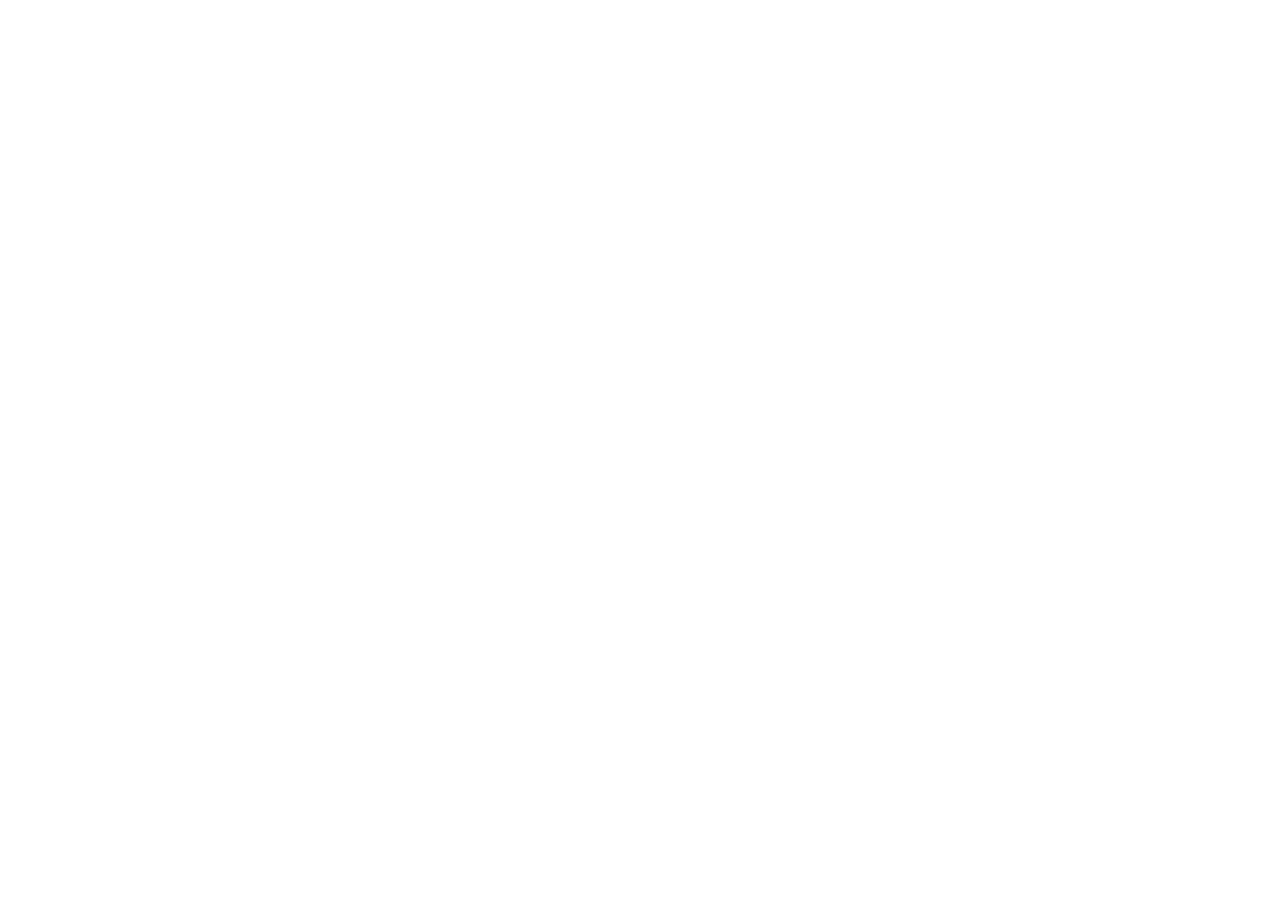
==== index.html @ cfab09b5 "first commit" ====
<!DOCTYPE html>
<html lang="ru">

<head>
  <meta charset="UTF-8">
  <meta http-equiv="X-UA-Compatible" content="IE=edge">
  <meta name="viewport" content="width=device-width, initial-scale=1.0">
  <link rel="stylesheet" href="/style.css">
  <title>Главная</title>
</head>

<body>

</body>

</html>
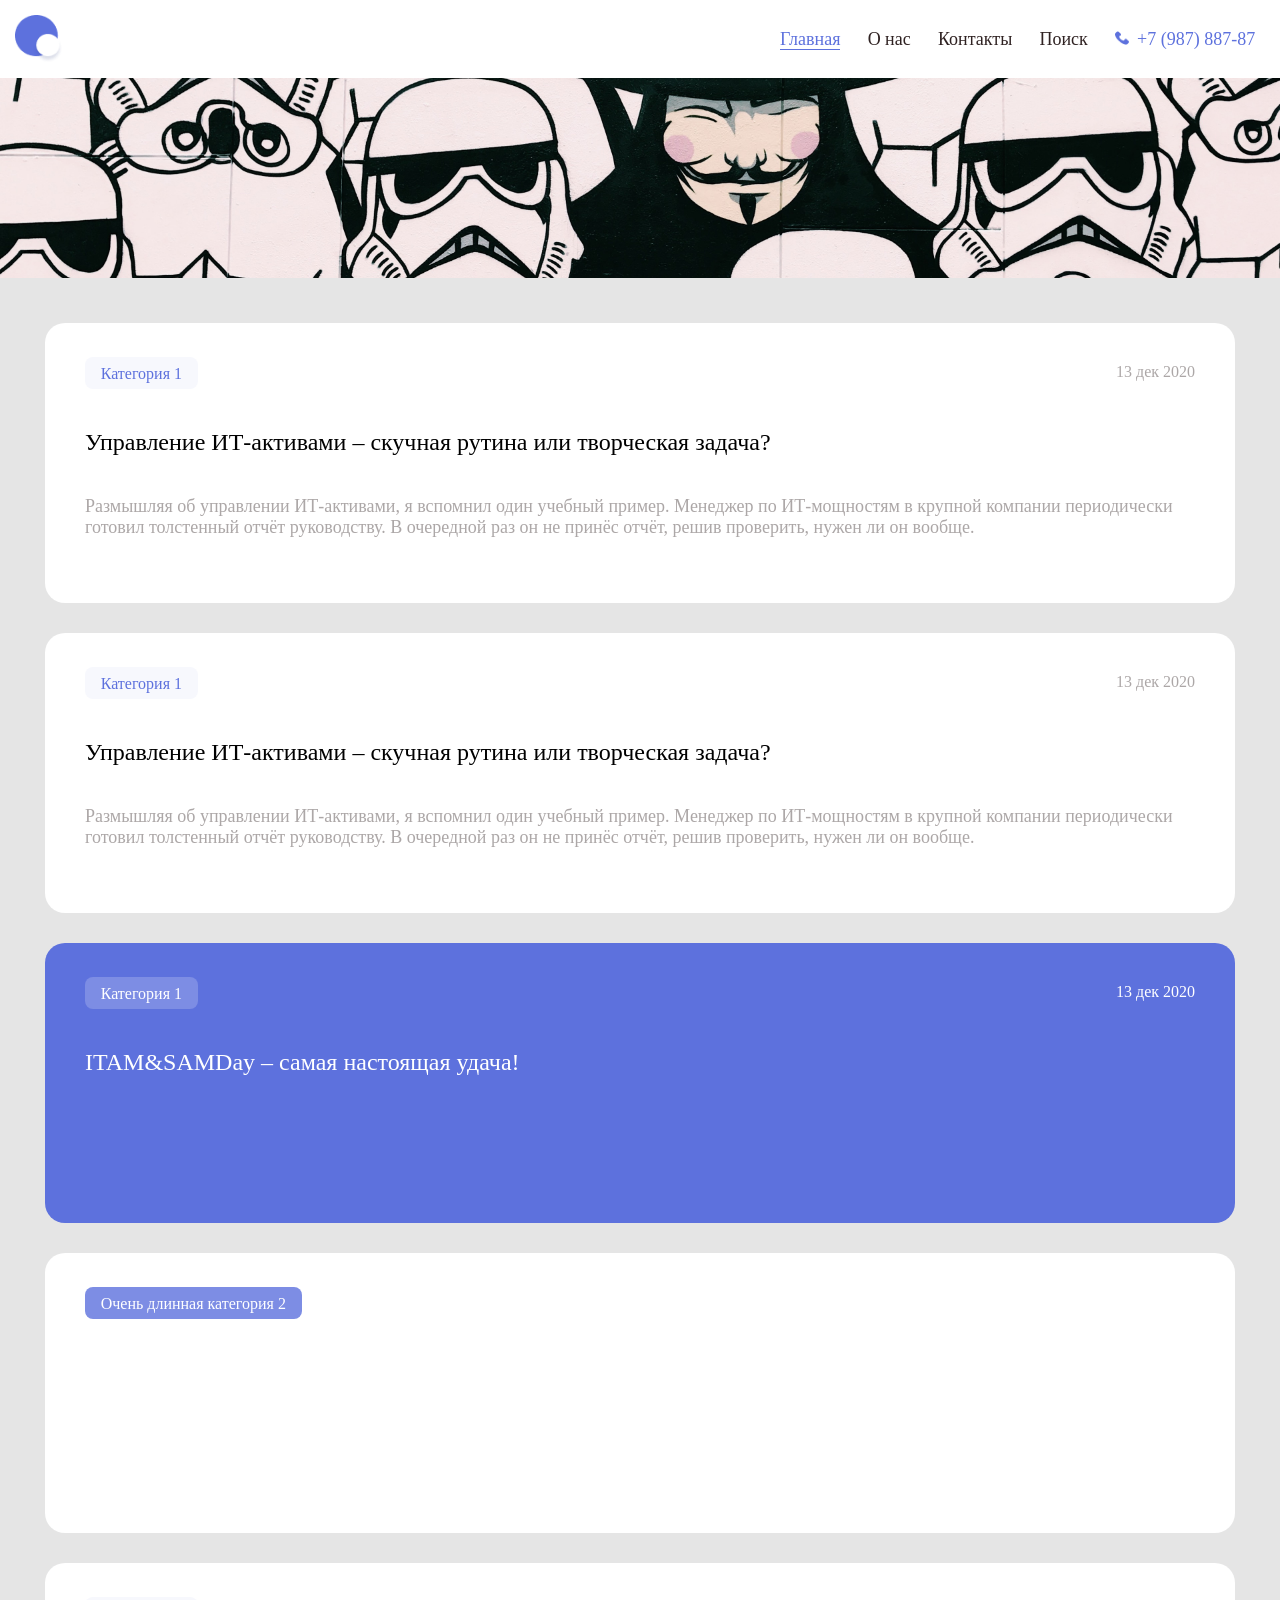
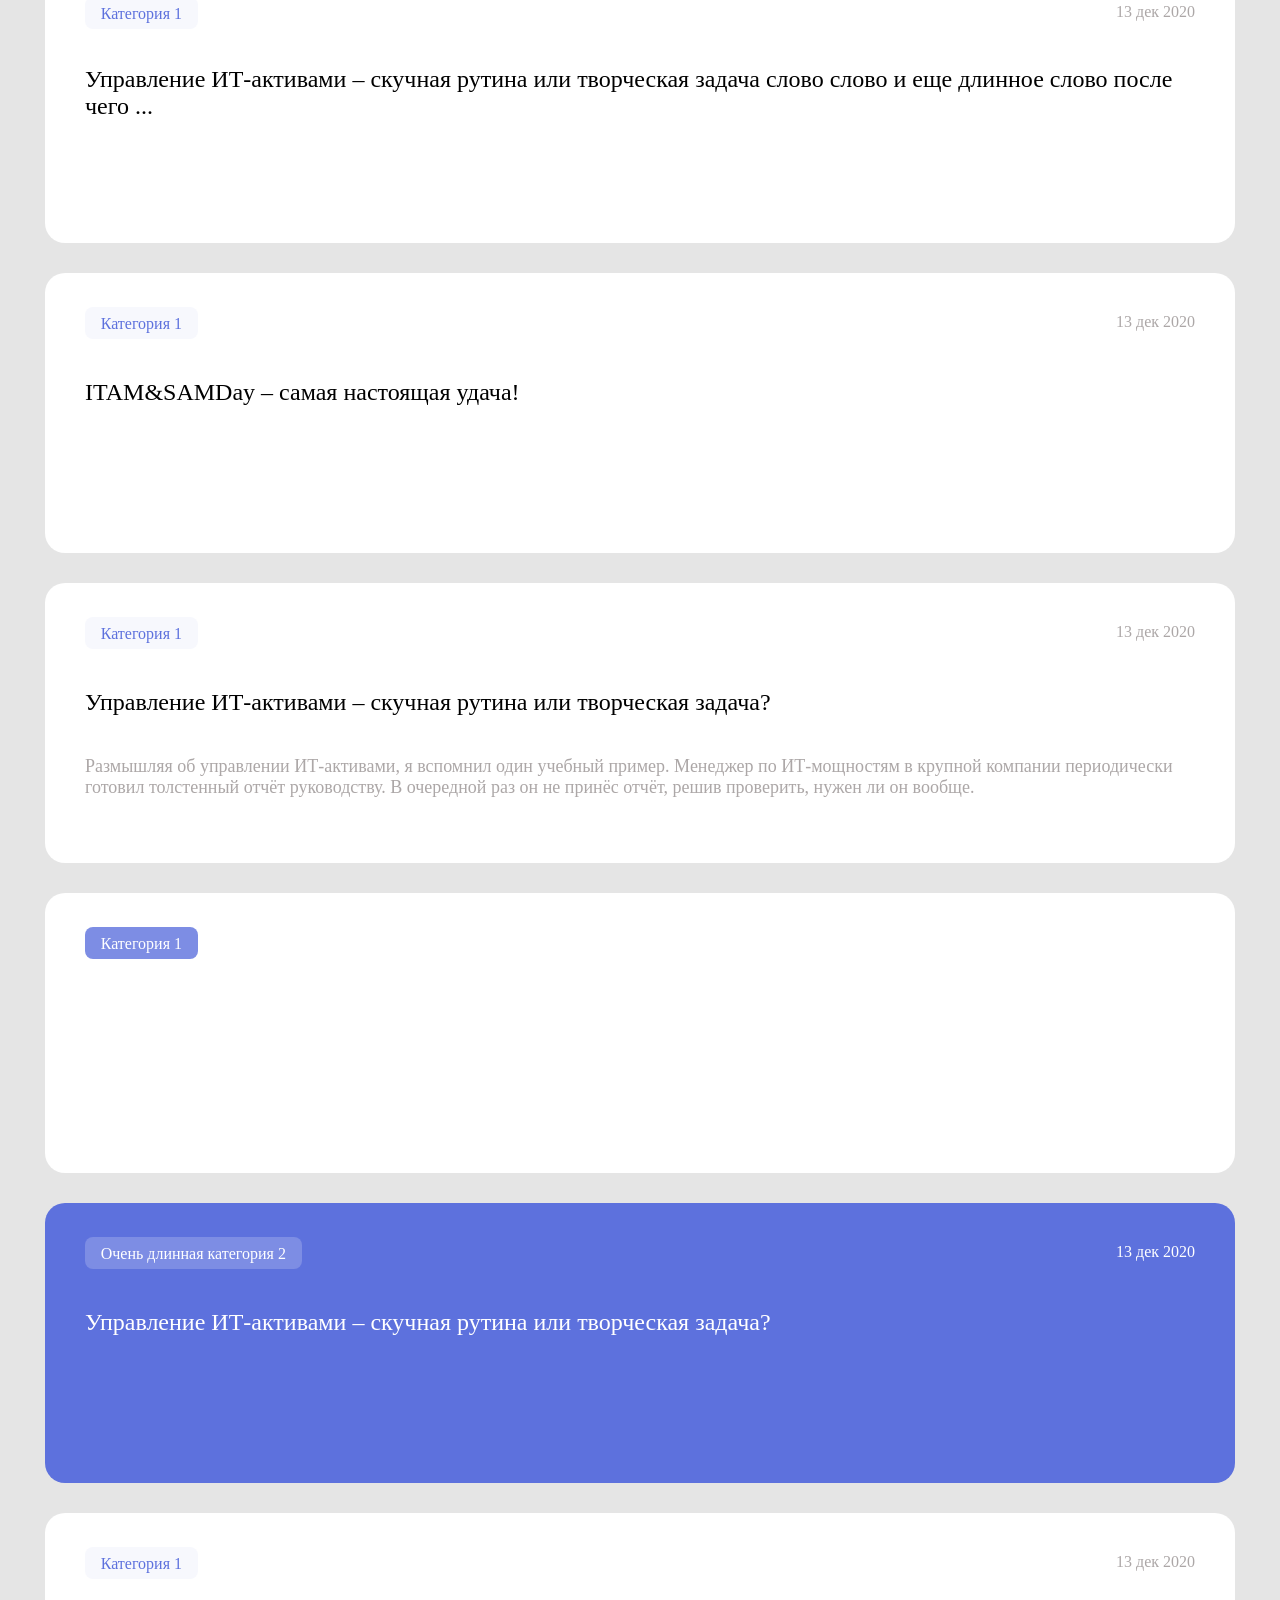
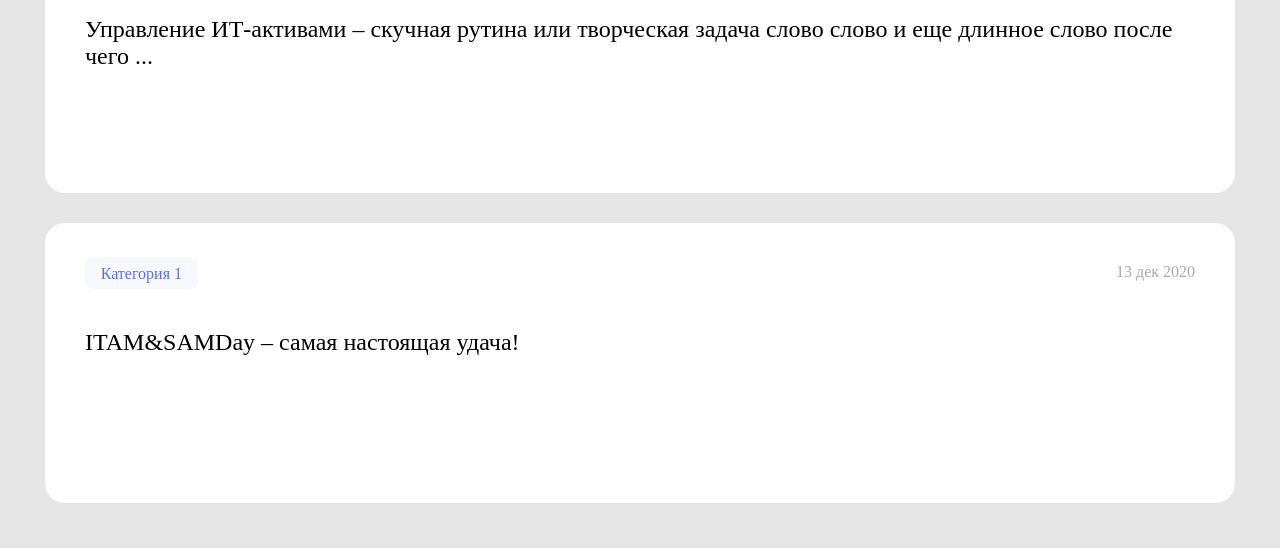
==== commit 36ddc7e0: "Header done" ====
--- a/index.html
+++ b/index.html
@@ -5,12 +5,117 @@
   <meta charset="UTF-8">
   <meta http-equiv="X-UA-Compatible" content="IE=edge">
   <meta name="viewport" content="width=device-width, initial-scale=1.0">
-  <link rel="stylesheet" href="/style.css">
+  <link rel="stylesheet" href="source/style.css">
   <title>Главная</title>
 </head>
 
 <body>
-
+  <div class="wrapper">
+    <header class="header">
+      <a href="#" class="header__logo">
+        <img src="/img/header/logo.png" alt="header__ logo">
+      </a>
+      <nav class="header__menu menu">
+        <ul class="menu__list">
+          <li class="menu__item"><a href="#" class="menu__link menu__link--active">Главная</a></li>
+          <li class="menu__item"><a href="#" class="menu__link">О нас</a></li>
+          <li class="menu__item"><a href="#" class="menu__link">Контакты</a></li>
+          <li class="menu__item"><a href="#" class="menu__link">Поиск</a></li>
+        </ul>
+      </nav>
+      <div class="header__phone phone">
+        <a href="#" class="phone__link"><img src="/img/header/phone.png" alt="header__phone">+7 (987) 887-87</a>
+      </div>
+      <div class="header__menu-burger">
+        <span></span>
+        <span></span>
+        <span></span>
+      </div>
+    </header>
+    <section class="wallpaper">
+      <div class="wallpaper__img" style="background-image: url(/img/wallpaper.jpg)"></div>
+    </section>
+    <main class="main">
+      <div class="main__content">
+        <section class="block-category">
+          <div class="block-category__headline"><a href="#" class="block-category__link">Категория 1</a></div>
+          <h2 class="block-category__title">Управление ИТ-активами – скучная рутина или творческая задача?</h2>
+          <p class="block-category__text">
+            Размышляя об управлении ИТ-активами, я вспомнил один учебный пример. Менеджер по
+            ИТ-мощностям в крупной компании периодически готовил толстенный отчёт руководству. В очередной раз он не
+            принёс отчёт, решив проверить, нужен ли он вообще.
+          </p>
+          <div class="block-category__time">13 дек 2020 </div>
+        </section>
+        <section class="block-category">
+          <div class="block-category__headline"><a href="#" class="block-category__link">Категория 1</a></div>
+          <h2 class="block-category__title">Управление ИТ-активами – скучная рутина или творческая задача?</h2>
+          <p class="block-category__text">
+            Размышляя об управлении ИТ-активами, я вспомнил один учебный пример. Менеджер по
+            ИТ-мощностям в крупной компании периодически готовил толстенный отчёт руководству. В очередной раз он не
+            принёс отчёт, решив проверить, нужен ли он вообще.
+          </p>
+          <div class="block-category__time">13 дек 2020 </div>
+        </section>
+        <section class="block-category block-category--small">
+          <div class="block-category__headline"><a href="#" class="block-category__link">Категория 1</a></div>
+          <h2 class="block-category__title">ITAM&SAMDay – самая настоящая удача!</h2>
+          <div class="block-category__time">13 дек 2020 </div>
+        </section>
+        <section class="block-category block-category--small">
+          <div class="block-category__headline"><a href="#" class="block-category__link">Очень длинная категория 2</a>
+          </div>
+          <h2 class="block-category__title">Управление ИТ-активами – скучная рутина или творческая задача?</h2>
+          <div class="block-category__time">13 дек 2020 </div>
+        </section>
+        <section class="block-category">
+          <div class="block-category__headline"><a href="#" class="block-category__link">Категория 1</a></div>
+          <h2 class="block-category__title">Управление ИТ-активами – скучная рутина или творческая задача слово слово и
+            еще длинное слово после чего ...</h2>
+          <div class="block-category__time">13 дек 2020 </div>
+        </section>
+        <section class="block-category">
+          <div class="block-category__headline"><a href="#" class="block-category__link">Категория 1</a></div>
+          <h2 class="block-category__title">ITAM&SAMDay – самая настоящая удача!</h2>
+          <div class="block-category__time">13 дек 2020 </div>
+        </section>
+        <section class="block-category">
+          <div class="block-category__headline"><a href="#" class="block-category__link">Категория 1</a></div>
+          <h2 class="block-category__title">Управление ИТ-активами – скучная рутина или творческая задача?</h2>
+          <p class="block-category__text">
+            Размышляя об управлении ИТ-активами, я вспомнил один учебный пример. Менеджер по
+            ИТ-мощностям в крупной компании периодически готовил толстенный отчёт руководству. В очередной раз он не
+            принёс отчёт, решив проверить, нужен ли он вообще.
+          </p>
+          <div class="block-category__time">13 дек 2020 </div>
+        </section>
+        <section class="block-category block-category--small">
+          <div class="block-category__headline"><a href="#" class="block-category__link">Категория 1</a></div>
+          <h2 class="block-category__title">ITAM&SAMDay – самая настоящая удача!</h2>
+          <div class="block-category__time">13 дек 2020 </div>
+        </section>
+        <section class="block-category block-category--small">
+          <div class="block-category__headline"><a href="#" class="block-category__link">Очень длинная категория 2</a>
+          </div>
+          <h2 class="block-category__title">Управление ИТ-активами – скучная рутина или творческая задача?</h2>
+          <div class="block-category__time">13 дек 2020 </div>
+        </section>
+        <section class="block-category">
+          <div class="block-category__headline"><a href="#" class="block-category__link">Категория 1</a></div>
+          <h2 class="block-category__title">Управление ИТ-активами – скучная рутина или творческая задача слово слово и
+            еще длинное слово после чего ...</h2>
+          <div class="block-category__time">13 дек 2020 </div>
+        </section>
+        <section class="block-category">
+          <div class="block-category__headline"><a href="#" class="block-category__link">Категория 1</a></div>
+          <h2 class="block-category__title">ITAM&SAMDay – самая настоящая удача!</h2>
+          <div class="block-category__time">13 дек 2020 </div>
+        </section>
+      </div>
+      <aside class="sidebar"></aside>
+    </main>
+    <footer class="footer"></footer>
+  </div>
 </body>
 
 </html>
--- a/source/style.css
+++ b/source/style.css
@@ -0,0 +1,192 @@
+@font-face {
+  font-family: 'Futura PT Heavy';
+  src: url('FuturaPT-Heavy.eot');
+  src: url('FuturaPT-Heavy.eot?#iefix') format('embedded-opentype'),
+  url('FuturaPT-Heavy.woff') format('woff'),
+  url('FuturaPT-Heavy.ttf') format('truetype');
+  font-weight: normal;
+  font-style: normal;
+}
+@font-face {
+  font-family: 'Futura PT Medium';
+  src: url('FuturaPT-Medium.eot');
+  src: url('FuturaPT-Medium.eot?#iefix') format('embedded-opentype'),
+  url('FuturaPT-Medium.woff') format('woff'),
+  url('FuturaPT-Medium.ttf') format('truetype');
+  font-weight: normal;
+  font-style: normal;
+}
+@font-face {
+  font-family: 'Futura PT Book';
+  src: url('FuturaPT-Book.eot');
+  src: url('FuturaPT-Book.eot?#iefix') format('embedded-opentype'),
+  url('FuturaPT-Book.woff') format('woff'),
+  url('FuturaPT-Book.ttf') format('truetype');
+  font-weight: normal;
+  font-style: normal;
+}
+
+*, *:before, *:after {
+  box-sizing: border-box;
+  border: 0;
+  margin: 0;
+  padding: 0;
+}
+body {
+  height: 100vh;
+  font-family: 'Futura PT Book';
+  font-size: 18px;
+}
+/**==============================================================> WRAPPER <========================*/
+.wrapper {
+  /*1400px container*/
+  grid-template-areas: 
+    "header header header"
+    "wallpaper wallpaper wallpaper"
+    "content widget sidebar"
+    "widget content sidebar"
+    "content widget sidebar"
+    "widget content sidebar"
+    "footer footer footer";
+}
+/**===============================================================> HEADER <========================*/
+.header {
+  grid-area: header;
+  display: grid;
+  grid-template-rows: 1fr;
+  grid-template-columns: 1fr minmax(auto, 870px) minmax(auto, 335px) minmax(auto, 150px ) 1fr;
+  align-items: center;
+  padding: 15px;
+}
+.header__logo {
+  grid-column-start: 2;
+  grid-column-end: 3;
+  display: inline-grid; 
+  justify-items: start;
+  width: 48px;
+  height: 48px;
+}
+.header__logo img {
+  width: 48px;
+  height: 48px;
+}
+/* .header__menu {
+} */
+/* .menu {
+} */
+.menu__list {
+  display: grid;
+  grid-auto-flow: column;
+}
+.menu__item {
+  list-style-type: none;
+}
+.menu__link {
+  text-decoration: none;
+  color: #2F2222;
+  transition: all .3s ease;
+  font-family: 'Futura PT';
+}
+.menu__link--active {
+  color: #5D71DD;
+  border-bottom: 1px solid #5D71DD;
+}
+.menu__link:hover {
+  color: #5D71DD;
+  border-bottom: 1px solid #5D71DD;
+}
+/* .header__phone {
+} */
+.phone__link {
+  text-decoration: none;
+  color: #5D71DD;
+  font-family: 'Futura PT Medium';
+}
+.phone__link:hover {
+  border-bottom: 1px solid #5D71DD;
+}
+.phone__link img {
+  width: 14px;
+  height: 14px;
+  margin: 0 8px 0 0;
+}
+/* .header__menu-burger {
+} */
+/**=================================================================> WALL <========================*/
+/* .wallpaper {
+} */
+.wallpaper__img {
+  background-repeat: no-repeat;
+  background-size: cover;
+  background-position: center;
+  padding: 0 0 15.6% 0;
+}
+/**=================================================================> MAIN <========================*/
+.main {
+  background-color: #E5E5E5;
+  padding: 15px;
+}
+.main__content { 
+}
+.block-category {
+  background-color: #fff;
+  display: grid;
+  grid-template-rows: repeat(3, 1fr);
+  grid-template-columns: 1fr 1fr;
+  padding: 40px 40px;
+
+  border-radius: 20px;
+  margin: 30px;
+  height: 280px;
+}
+.block-category__headline { 
+  order: 0;
+  margin: 0 0 30px 0;
+}
+.block-category__link {
+  font-size: 16px;
+  font-family: 'Futura PT';
+  color: #5D71DD;
+  padding: 7.5px 15.7px ; 
+  background: #f7f8fd;
+  border-radius: 8px;
+  text-decoration: none;
+}
+.block-category__title {
+  font-family: 'Futura PT Medium';
+  font-weight: 450;
+  font-size: 24px;
+  order: 2;
+  grid-column-start: 1;
+  grid-column-end: span2;
+  margin: 0 0 20px 0;
+}
+.block-category__text {
+  font-family: 'Futura PT';
+  color: rgba(47, 34, 34, 0.4);
+  order: 3;
+  grid-column-start: 1;
+  grid-column-end: span2;
+}
+.block-category__time {
+  font-family: 'Futura PT';
+  font-size: 16px;
+  color: rgba(47, 34, 34, 0.4);
+  order: 1;
+  justify-self: end;
+}
+.block-category--small {
+  color: #fff;
+}
+.block-category--small .block-category__time {
+  color: #fff;
+}
+.block-category--small .block-category__link {
+  color: #fff;
+  background: #7D8DE4;
+}
+.block-category--small:nth-child(2n + 1) {
+  background-color: #5D71DD;
+}
+.sidebar {
+}
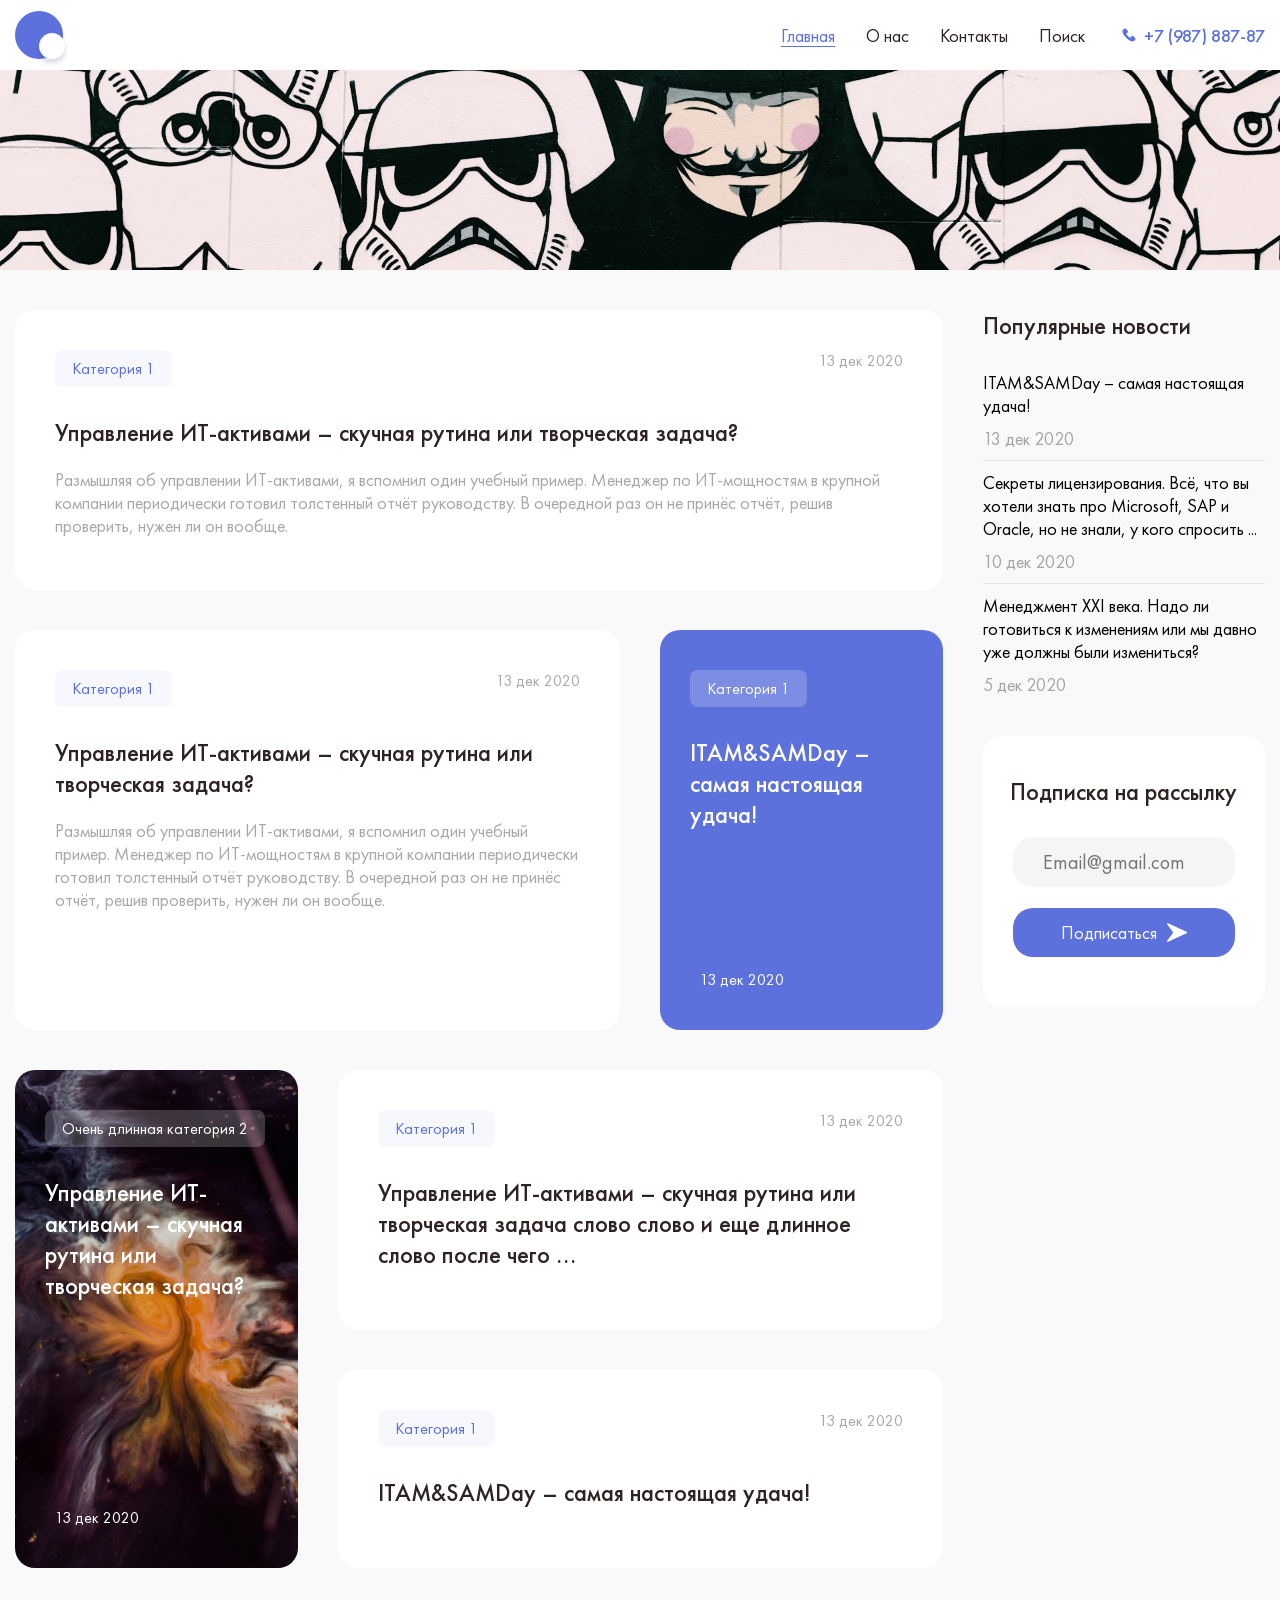
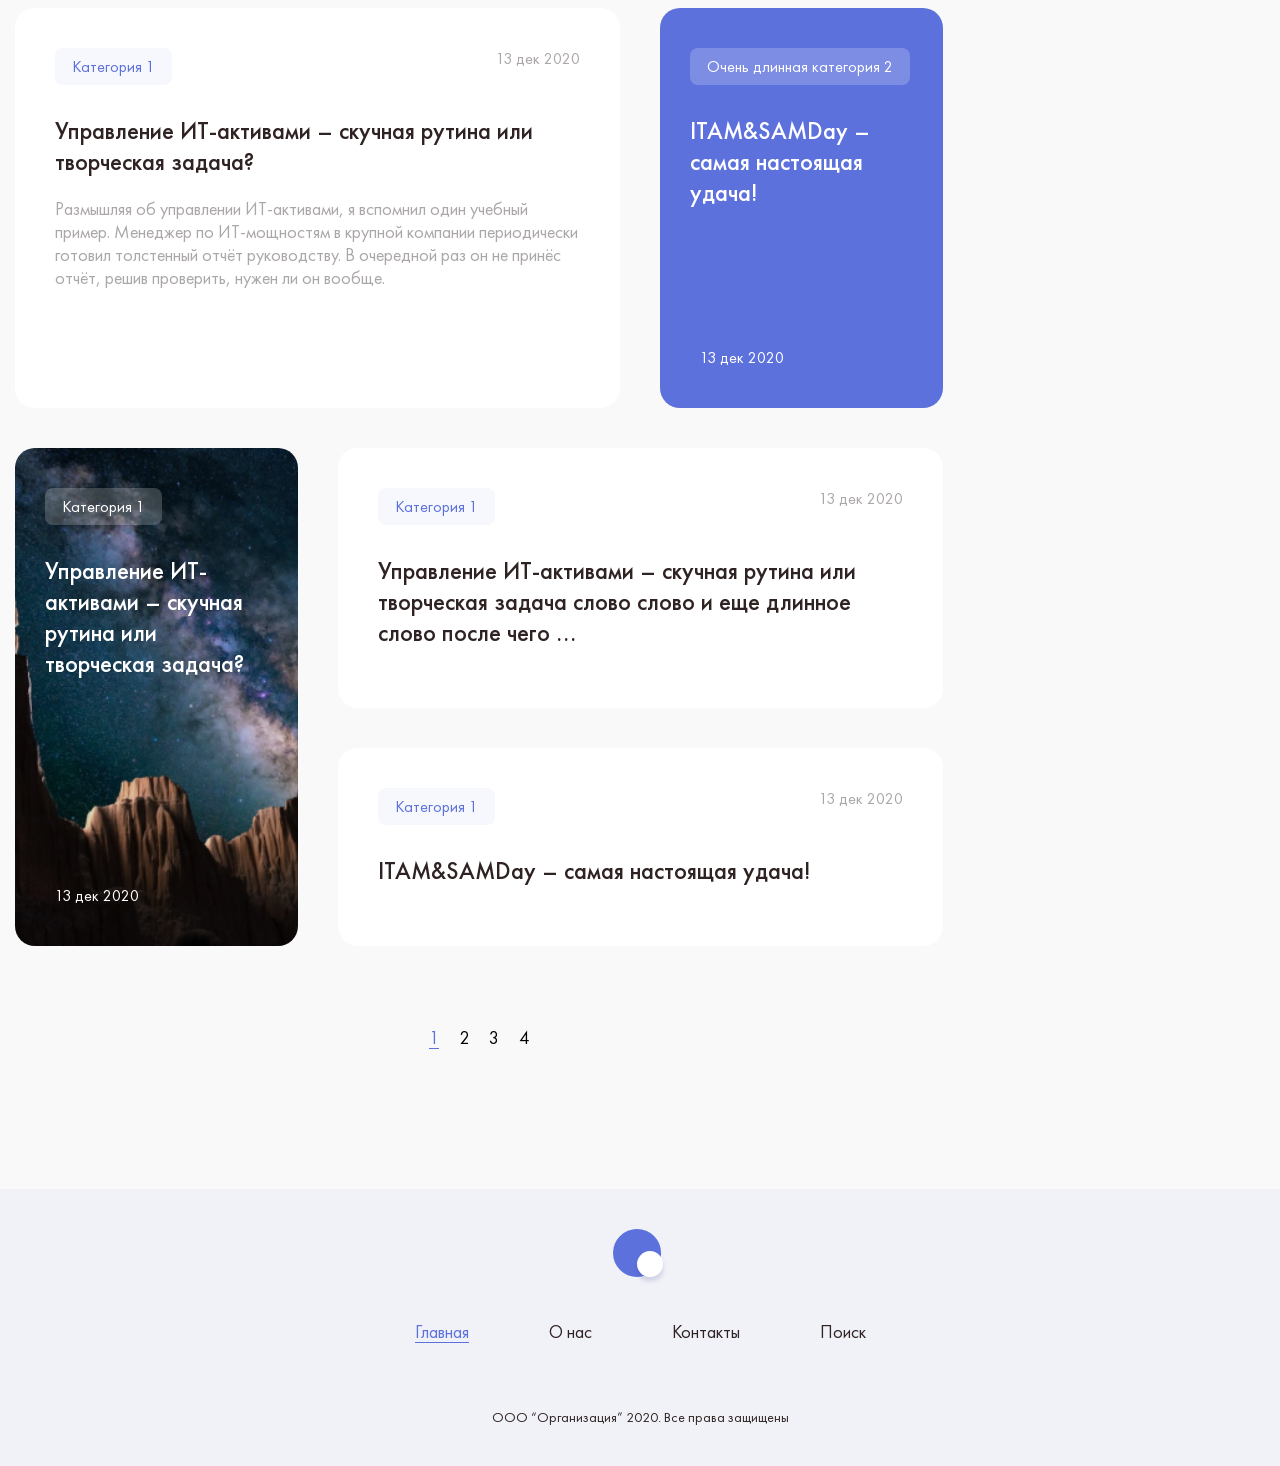
==== commit 0a854cca: "main page ready" ====
--- a/index.html
+++ b/index.html
@@ -5,117 +5,201 @@
   <meta charset="UTF-8">
   <meta http-equiv="X-UA-Compatible" content="IE=edge">
   <meta name="viewport" content="width=device-width, initial-scale=1.0">
-  <link rel="stylesheet" href="source/style.css">
+  <link rel="stylesheet" href="css/style.css">
   <title>Главная</title>
 </head>
 
 <body>
-  <div class="wrapper">
-    <header class="header">
-      <a href="#" class="header__logo">
-        <img src="/img/header/logo.png" alt="header__ logo">
-      </a>
-      <nav class="header__menu menu">
-        <ul class="menu__list">
-          <li class="menu__item"><a href="#" class="menu__link menu__link--active">Главная</a></li>
-          <li class="menu__item"><a href="#" class="menu__link">О нас</a></li>
-          <li class="menu__item"><a href="#" class="menu__link">Контакты</a></li>
-          <li class="menu__item"><a href="#" class="menu__link">Поиск</a></li>
+  <header class="header">
+    <div class="container">
+      <div class="header__grid">
+        <a href="#" class="header__logo">
+          <img src="/img/header/logo.svg" alt="">
+        </a>
+        <nav class="header__menu menu">
+          <ul class="menu__list">
+            <li class="menu__item"><a href="#" class="menu__link menu__link--active">Главная</a></li>
+            <li class="menu__item"><a href="#" class="menu__link">О нас</a></li>
+            <li class="menu__item"><a href="#" class="menu__link">Контакты</a></li>
+            <li class="menu__item"><a href="#" class="menu__link">Поиск</a></li>
+          </ul>
+        </nav>
+        <div class="header__phone phone">
+          <a href="#" class="phone__link"><img src="/img/header/phone.svg" alt="">+7 (987) 887-87</a>
+        </div>
+        <div class="header__menu-burger">
+          <span></span>
+          <span></span>
+          <span></span>
+        </div>
+      </div>
+    </div>
+  </header>
+  <main class="main">
+    <div class="banner" style="background-image: url(/img/wallpaper.jpg)"></div>
+    <div class="container">
+      <section class="main__grid">
+        <ul class="main__content">
+          <li class="blog-post">
+            <a href="#" class="blog-post__category">Категория 1</a>
+            <h3 class="blog-post__title title-blog"><a href="#" class="blog-post__link">Управление ИТ-активами – скучная
+                рутина или творческая
+                задача?</a></h3>
+            <p class="blog-post__text">
+              Размышляя об управлении ИТ-активами, я вспомнил один учебный пример. Менеджер по
+              ИТ-мощностям в крупной компании периодически готовил толстенный отчёт руководству. В очередной раз он не
+              принёс отчёт, решив проверить, нужен ли он вообще.
+            </p>
+            <time class="blog-post__time">13 дек 2020 </time>
+          </li>
+          <li class="blog-post">
+            <a href="#" class="blog-post__category">Категория 1</a>
+            <h3 class="blog-post__title title-blog"><a href="#" class="blog-post__link">Управление ИТ-активами – скучная
+                рутина или
+                творческая задача?</a></h3>
+            <p class="blog-post__text">
+              Размышляя об управлении ИТ-активами, я вспомнил один учебный пример. Менеджер по
+              ИТ-мощностям в крупной компании периодически готовил толстенный отчёт руководству. В очередной раз он не
+              принёс отчёт, решив проверить, нужен ли он вообще.
+            </p>
+            <time class="blog-post__time">13 дек 2020 </time>
+          </li>
+          <li class="blog-post blog-post--small">
+            <a href="#" class="blog-post__category blog-post__category--t">Категория
+              1</a>
+            <h3 class="blog-post__title title-blog"><a href="#" class="blog-post__link">ITAM&SAMDay – самая настоящая
+                удача!</a></h3>
+            <time class="blog-post__time blog-post__time--bottom">13 дек 2020</time>
+          </li>
+          <li class="blog-post blog-post--small" style="background-image: url(/img/main/01.jpg)">
+            <a href="#" class="blog-post__category blog-post__category--t">Очень длинная категория 2</a>
+            <h3 class="blog-post__title title-blog"><a href="#" class="blog-post__link">Управление ИТ-активами – скучная
+                рутина или
+                творческая задача?</a></h3>
+            <time class="blog-post__time blog-post__time--bottom">13 дек 2020</time>
+          </li>
+          <li class="blog-post">
+            <a href="#" class="blog-post__category">Категория 1</a>
+            <h3 class="blog-post__title title-blog"><a href="#" class="blog-post__link">Управление ИТ-активами – скучная
+                рутина или
+                творческая задача слово
+                слово
+                и
+                еще длинное слово после чего ...</a></h3>
+            <time class="blog-post__time">13 дек 2020 </time>
+          </li>
+          <li class="blog-post">
+            <a href="#" class="blog-post__category">Категория 1</a>
+            <h3 class="blog-post__title title-blog"><a href="#" class="blog-post__link">ITAM&SAMDay – самая настоящая
+                удача!</a></h3>
+            <time class="blog-post__time">13 дек 2020 </time>
+          </li>
+          <li class="blog-post">
+            <a href="#" class="blog-post__category">Категория 1</a>
+            <h3 class="blog-post__title title-blog"><a href="#" class="blog-post__link">Управление ИТ-активами – скучная
+                рутина или
+                творческая задача?</a></h3>
+            <p class="blog-post__text">
+              Размышляя об управлении ИТ-активами, я вспомнил один учебный пример. Менеджер по
+              ИТ-мощностям в крупной компании периодически готовил толстенный отчёт руководству. В очередной раз он не
+              принёс отчёт, решив проверить, нужен ли он вообще.
+            </p>
+            <time class="blog-post__time">13 дек 2020 </time>
+          </li>
+          <li class="blog-post blog-post--small">
+            <a href="#" class="blog-post__category blog-post__category--t">Очень длинная категория 2</a>
+            <h3 class="blog-post__title title-blog"><a href="#" class="blog-post__link">ITAM&SAMDay – самая настоящая
+                удача!</a></h3>
+            <time class="blog-post__time blog-post__time--bottom">13 дек 2020</time>
+          </li>
+          <li class="blog-post blog-post--small" style="background-image: url(/img/main/02.jpg)">
+            <a href="#" class="blog-post__category blog-post__category--t">Категория
+              1</a>
+            <h3 class="blog-post__title title-blog"><a href="#" class="blog-post__link">Управление ИТ-активами – скучная
+                рутина или
+                творческая задача?</a></h3>
+            <time class="blog-post__time blog-post__time--bottom">13 дек 2020</time>
+          </li>
+          <li class="blog-post">
+            <a href="#" class="blog-post__category">Категория 1</a>
+            <h3 class="blog-post__title title-blog"><a href="#" class="blog-post__link">Управление ИТ-активами – скучная
+                рутина или
+                творческая задача слово
+                слово
+                и
+                еще длинное слово после чего ...</a></h3>
+            <time class="blog-post__time">13 дек 2020 </time>
+          </li>
+          <li class="blog-post">
+            <a href="#" class="blog-post__category">Категория 1</a>
+            <h3 class="blog-post__title title-blog"><a href="#" class="blog-post__link">ITAM&SAMDay – самая настоящая
+                удача!</a></h3>
+            <time class="blog-post__time">13 дек 2020 </time>
+          </li>
         </ul>
-      </nav>
-      <div class="header__phone phone">
-        <a href="#" class="phone__link"><img src="/img/header/phone.png" alt="header__phone">+7 (987) 887-87</a>
+        <ul class="main__pagination pagination">
+          <li class="pagination__item"><a href="#" class="pagination__link pagination__link--active">1</a></li>
+          <li class="pagination__item"><a href="#" class="pagination__link">2</a></li>
+          <li class="pagination__item"><a href="#" class="pagination__link">3</a></li>
+          <li class="pagination__item"><a href="#" class="pagination__link">4</a></li>
+        </ul>
+        <aside class="sidebar">
+          <section class="sidebar__news news">
+            <h3 class="news__title title-blog">Популярные новости</h3>
+            <ul class="news__column">
+              <li class="news__item">
+                <h3 class="news__article"><a href="#" class="blog-post__link">ITAM&SAMDay – самая настоящая удача!</a>
+                </h3>
+                <time class="news__time">13 дек 2020</time>
+              </li>
+              <li class="news__item">
+                <h3 class="news__article"><a href="#" class="blog-post__link">Секреты лицензирования. Всё, что вы хотели
+                    знать про Microsoft,
+                    SAP и Oracle,
+                    но
+                    не знали, у кого спросить ...</a></h3>
+                <time class="news__time">10 дек 2020</time>
+              </li>
+              <li class="news__item">
+                <h3 class="news__article"><a href="#" class="blog-post__link">Менеджмент XXI века. Надо ли готовиться к
+                    изменениям или мы давно
+                    уже должны
+                    были
+                    измениться?</a></h3>
+                <time class="news__time">5 дек 2020</time>
+              </li>
+            </ul>
+          </section>
+          <section class="sidebar__email-subscribe email-subscribe">
+            <h3 class="email-subscribe__title title-blog">Подписка на рассылку</h3>
+            <form action="#" class="subscribe__form sub-form">
+              <input type="email" placeholder="Email@gmail.com" class="email-subscribe__input">
+              <button class="email-subscribe__button"><span>Подписаться</span><img src="/img/main/subscribe.svg"
+                  alt="subscribe__arrow"></button>
+            </form>
+          </section>
+        </aside>
+      </section>
+    </div>
+  </main>
+  <footer class="footer">
+    <div class="container">
+      <div class="footer__column">
+        <a href="#" class="footer__logo">
+          <img src="/img/header/logo.svg" alt="logo">
+        </a>
+        <nav class="footer__nav menu">
+          <ul class="menu__list menu__list--justify">
+            <li class="menu__item"><a href="#" class="menu__link menu__link--active">Главная</a></li>
+            <li class="menu__item"><a href="#" class="menu__link">О нас</a></li>
+            <li class="menu__item"><a href="#" class="menu__link">Контакты</a></li>
+            <li class="menu__item"><a href="#" class="menu__link">Поиск</a></li>
+          </ul>
+        </nav>
+        <p class="footer__organization">ООО “Организация” 2020. Все права защищены</p>
       </div>
-      <div class="header__menu-burger">
-        <span></span>
-        <span></span>
-        <span></span>
-      </div>
-    </header>
-    <section class="wallpaper">
-      <div class="wallpaper__img" style="background-image: url(/img/wallpaper.jpg)"></div>
-    </section>
-    <main class="main">
-      <div class="main__content">
-        <section class="block-category">
-          <div class="block-category__headline"><a href="#" class="block-category__link">Категория 1</a></div>
-          <h2 class="block-category__title">Управление ИТ-активами – скучная рутина или творческая задача?</h2>
-          <p class="block-category__text">
-            Размышляя об управлении ИТ-активами, я вспомнил один учебный пример. Менеджер по
-            ИТ-мощностям в крупной компании периодически готовил толстенный отчёт руководству. В очередной раз он не
-            принёс отчёт, решив проверить, нужен ли он вообще.
-          </p>
-          <div class="block-category__time">13 дек 2020 </div>
-        </section>
-        <section class="block-category">
-          <div class="block-category__headline"><a href="#" class="block-category__link">Категория 1</a></div>
-          <h2 class="block-category__title">Управление ИТ-активами – скучная рутина или творческая задача?</h2>
-          <p class="block-category__text">
-            Размышляя об управлении ИТ-активами, я вспомнил один учебный пример. Менеджер по
-            ИТ-мощностям в крупной компании периодически готовил толстенный отчёт руководству. В очередной раз он не
-            принёс отчёт, решив проверить, нужен ли он вообще.
-          </p>
-          <div class="block-category__time">13 дек 2020 </div>
-        </section>
-        <section class="block-category block-category--small">
-          <div class="block-category__headline"><a href="#" class="block-category__link">Категория 1</a></div>
-          <h2 class="block-category__title">ITAM&SAMDay – самая настоящая удача!</h2>
-          <div class="block-category__time">13 дек 2020 </div>
-        </section>
-        <section class="block-category block-category--small">
-          <div class="block-category__headline"><a href="#" class="block-category__link">Очень длинная категория 2</a>
-          </div>
-          <h2 class="block-category__title">Управление ИТ-активами – скучная рутина или творческая задача?</h2>
-          <div class="block-category__time">13 дек 2020 </div>
-        </section>
-        <section class="block-category">
-          <div class="block-category__headline"><a href="#" class="block-category__link">Категория 1</a></div>
-          <h2 class="block-category__title">Управление ИТ-активами – скучная рутина или творческая задача слово слово и
-            еще длинное слово после чего ...</h2>
-          <div class="block-category__time">13 дек 2020 </div>
-        </section>
-        <section class="block-category">
-          <div class="block-category__headline"><a href="#" class="block-category__link">Категория 1</a></div>
-          <h2 class="block-category__title">ITAM&SAMDay – самая настоящая удача!</h2>
-          <div class="block-category__time">13 дек 2020 </div>
-        </section>
-        <section class="block-category">
-          <div class="block-category__headline"><a href="#" class="block-category__link">Категория 1</a></div>
-          <h2 class="block-category__title">Управление ИТ-активами – скучная рутина или творческая задача?</h2>
-          <p class="block-category__text">
-            Размышляя об управлении ИТ-активами, я вспомнил один учебный пример. Менеджер по
-            ИТ-мощностям в крупной компании периодически готовил толстенный отчёт руководству. В очередной раз он не
-            принёс отчёт, решив проверить, нужен ли он вообще.
-          </p>
-          <div class="block-category__time">13 дек 2020 </div>
-        </section>
-        <section class="block-category block-category--small">
-          <div class="block-category__headline"><a href="#" class="block-category__link">Категория 1</a></div>
-          <h2 class="block-category__title">ITAM&SAMDay – самая настоящая удача!</h2>
-          <div class="block-category__time">13 дек 2020 </div>
-        </section>
-        <section class="block-category block-category--small">
-          <div class="block-category__headline"><a href="#" class="block-category__link">Очень длинная категория 2</a>
-          </div>
-          <h2 class="block-category__title">Управление ИТ-активами – скучная рутина или творческая задача?</h2>
-          <div class="block-category__time">13 дек 2020 </div>
-        </section>
-        <section class="block-category">
-          <div class="block-category__headline"><a href="#" class="block-category__link">Категория 1</a></div>
-          <h2 class="block-category__title">Управление ИТ-активами – скучная рутина или творческая задача слово слово и
-            еще длинное слово после чего ...</h2>
-          <div class="block-category__time">13 дек 2020 </div>
-        </section>
-        <section class="block-category">
-          <div class="block-category__headline"><a href="#" class="block-category__link">Категория 1</a></div>
-          <h2 class="block-category__title">ITAM&SAMDay – самая настоящая удача!</h2>
-          <div class="block-category__time">13 дек 2020 </div>
-        </section>
-      </div>
-      <aside class="sidebar"></aside>
-    </main>
-    <footer class="footer"></footer>
-  </div>
+    </div>
+  </footer>
 </body>
 
 </html>
--- a/css/style.css
+++ b/css/style.css
@@ -0,0 +1,435 @@
+@font-face {
+  font-family: 'Futura PT';
+  src: url('../fonts/FuturaPTBook.woff') format('woff'),
+    url('../fonts/FuturaPTBook.woff2') format('woff2');
+  font-display: swap;
+  font-weight: 400;
+  font-style: normal;
+}
+
+@font-face {
+  font-family: 'Futura PT';
+  src: url('../fonts/FuturaPTMedium.woff') format('woff2'),
+    url('../fonts/FuturaPTMedium.woff2') format('woff2');
+  font-display: swap;
+  font-weight: 500;
+  font-style: normal;
+}
+
+@font-face {
+  font-family: 'Futura PT';
+  src: url('../fonts/FuturaPTHeavy.woff') format('woff2'),
+    url('../fonts/FuturaPTHeavy.woff2') format('woff2');
+  font-display: swap;
+  font-weight: 900;
+  font-style: normal;
+}
+ 
+/*1:28 */
+:root {
+  --main-color: #2F2222;
+  --second-color: #2f222266;
+  --accent-color: #5D71DD;
+}
+ 
+/**================================================================> 0 <============================*/
+*,
+*:before, 
+*:after {
+  box-sizing: border-box;
+  border: 0;
+  margin: 0;
+  padding: 0;
+}
+ 
+body, html {
+  height: 100%;
+  font-family: 'Futura PT';
+  font-size: 18px;
+  font-weight: 400;
+}
+ 
+a {
+  color: inherit;
+  text-decoration: none;
+}
+ 
+.container {
+  max-width: 1400px;
+  margin: 0 auto;
+  padding: 0 15px;
+}
+ 
+/**===============================================================> HEADER <========================*/
+.header {
+  padding: 11px 0;
+}
+ 
+.header__grid {
+  display: grid;
+  grid-template-rows: 1fr;
+  grid-template-columns: minmax(auto, 870px) minmax(auto, 335px) minmax(auto, 180px);
+  align-items: center;
+}
+ 
+.header__logo {
+  width: 48px;
+  height: 48px;
+}
+ 
+.menu__list {
+  display: grid;
+  grid-auto-flow: column;
+  justify-items: end;
+}
+ 
+.menu__item {
+  position: relative;
+  list-style-type: none;
+}
+ 
+.menu__link {
+  color: var(--main-color);
+  text-decoration: none;
+  transition: all .1s linear;
+}
+ 
+.menu__link--active {
+  color: var(--accent-color);
+}
+
+.menu__link--active::after {
+  content: "";
+  position: absolute;
+  bottom: 0;
+  left: 0;
+  width: 100%;
+  height: 1px;
+  background-color: var(--accent-color);
+}
+ 
+.menu__link:hover {
+  color: var(--accent-color);
+}
+ 
+.header__phone {
+  justify-self: end;
+}
+ 
+.phone__link {
+  font-weight: 500;
+  text-decoration: none;
+  color: var(--accent-color);
+}
+ 
+.phone__link img {
+  margin: 0 8px 0 0;
+  width: 14px;
+  height: 14px;
+}
+
+
+/**=================================================================> MAIN <========================*/
+.main {
+  background-color: #f9f9f9;
+}
+
+/*===================================> Banner */
+.banner {
+  padding: 0 0 15.6% 0;
+  background-repeat: no-repeat;
+  background-size: cover;
+  background-position: center;
+}
+
+.main__grid {
+  padding: 40px 0;
+  display: grid;
+  grid-template-columns: repeat(4, 1fr);
+  grid-column-gap: 40px;
+}
+ 
+/*===================================> Posts */
+.main__content { 
+  grid-column: 3 span;
+  display: grid;
+  grid-template-columns: repeat(3, 1fr);
+  grid-template-rows: minmax(280px, auto) repeat(8, minmax(180px, auto));
+  gap: 40px;
+}
+ 
+.blog-post:nth-child(1) {
+  grid-column: 3 span;
+}
+ 
+.blog-post:nth-child(5n+2) {
+  grid-column: 2 span;
+  grid-row: 2 span;
+}
+ 
+.blog-post:nth-child(5n+3) {
+  padding-left: 30px;
+  padding-right: 30px;
+  grid-row: 2 span;
+  background-color: var(--accent-color);
+}
+ 
+.blog-post:nth-child(5n+4) {
+  padding-left: 30px;
+  padding-right: 30px;
+  grid-row: 2 span;
+}
+ 
+.blog-post:nth-child(5n+5) {
+  grid-column: 2 span;
+}
+ 
+.blog-post:nth-child(5n+6) {
+  grid-column: 2 span;
+}
+ 
+.blog-post {
+  position: relative;
+  padding: 40px;
+  border-radius: 20px;
+  list-style-type: none;
+  background-color: #fff;
+  background-repeat: no-repeat;
+  background-position: center;
+  background-size: cover;
+}
+
+.blog-post--small .title-blog{
+  color: #fff;
+}
+ 
+.blog-post__category {
+  position: relative;
+  z-index: 2;
+  display: inline-block;
+  margin: 0 0 30px 0;
+  padding: 8px 17px ; 
+  border-radius: 8px;
+  font-size: 16px;
+  text-decoration: none;
+  line-height: 21px;
+  color: var(--accent-color);
+  background: #f7f8fd;
+}
+ 
+.blog-post__category--t {
+  color: #fff;
+  background-color: rgba(255, 255, 255, 20%);
+}
+
+.blog-post__title {
+  margin: 0 0 20px 0;
+}
+
+.blog-post__link::before {
+  content: "";
+  position: absolute;
+  top: 0;
+  left: 0;
+  bottom: 0;
+  right: 0;
+  z-index: 1;
+}
+
+.title-blog {
+  font-weight: 500;
+  font-size: 24px;
+  line-height: 31px;
+  color: var(--main-color);
+}
+ 
+.blog-post__text {
+  color: var(--second-color);
+}
+ 
+.blog-post__time {
+  position: absolute;
+  top: 40px; 
+  right: 40px;
+  font-size: 16px;
+  color: var(--second-color);
+}
+ 
+.blog-post__time--bottom {
+  top: auto; 
+  right: auto;
+  bottom: 40px; 
+  left: 40px;
+  color: #fff;
+}
+
+/*===================================> Pagination */
+.main__pagination {
+  padding: 80px 0 100px 0;
+  grid-row: 2 / 3;
+  grid-column: span 3;
+}
+
+.pagination {
+  display: grid;
+  grid-auto-flow: column;
+  list-style-type: none;
+  justify-content: center;
+  gap: 20px;
+}
+
+.pagination__link {
+  transition: .1s linear;
+}
+
+.pagination__link:hover {
+  color: var(--accent-color);
+}
+
+.pagination__link--active {
+  position: relative;
+  color: var(--accent-color);
+}
+
+.pagination__link--active::after {
+  content: "";
+  position: absolute;
+  bottom: 0;
+  left: 0;
+  height: 1px;
+  width: 100%;
+  background-color: var(--accent-color);
+}
+
+/*===================================> Sidebar */
+.sidebar {
+  align-self: start;
+}
+ 
+.sidebar__news {
+  margin: 0 0 40px 0;
+}
+ 
+.news__title {
+  margin: 0 0 30px 0;
+}
+ 
+.news__item {
+  position: relative;
+  list-style-type: none;
+}
+ 
+.news__item:not(:last-child) {
+  margin: 0 0 10px 0;
+  border-bottom: 1px solid rgba(47, 34, 34, 0.1);
+}
+ 
+.news__article {
+  margin: 0 0 10px 0;
+  font-weight: 400;
+  font-size: 18px;
+  line-height: 23px;
+}
+ 
+.news__time {
+  display: block;
+  margin: 0 0 10px 0;
+  line-height: 23px;
+  color: var(--second-color);
+}
+ 
+.sidebar__email-subscribe {
+  padding: 40px 0 50px 0;
+}
+ 
+.email-subscribe {
+  border-radius: 20px;
+  text-align: center;
+  background-color: #fff;  
+}
+ 
+.email-subscribe__title {
+  margin: 0 0 30px 0;  
+}
+ 
+.sub-form {
+  padding: 0 30px;
+}
+
+.email-subscribe__input { 
+  padding: 0 0 0 30px ;
+  margin: 0 0 21px 0;
+  width: 100%;
+  height: 50px;
+  border-radius: 20px;
+  font-family: 'Futura PT';
+  font-size: 20px;
+  background: #F5F5F5;  
+}
+ 
+.email-subscribe__input:focus {
+  outline: none;
+  border-radius: 20px;
+  box-shadow: 0 0 4px var(--accent-color);
+}
+ 
+.email-subscribe__button {
+  display: flex;
+  align-items: center;
+  justify-content: center;
+  padding: 13px 0;
+  width: 100%;
+  border-radius: 20px;
+  font-family: 'Futura PT';
+  font-size: 18px;
+  color: #fff;
+  background: var(--accent-color);
+  cursor: pointer;
+}
+ 
+.email-subscribe__button span{
+  margin: 0 10px 0 0;
+}
+ 
+/**===============================================================> FOOTER <========================*/
+.footer {  
+  padding: 40px 0;
+  background-color: #f1f2f8;
+}
+ 
+.footer__column {
+  text-align: center;
+}
+ 
+.footer__logo{
+  display: inline-block;
+  margin-bottom: 30px;
+  text-decoration: none;
+}
+ 
+.footer__nav {
+  margin: 0 0 65px 0;
+}
+
+.menu__list--justify {
+  column-gap: 80px;
+  justify-items: center;
+  justify-content: center;
+}
+ 
+.footer__organization {
+  font-size: 14px;
+  line-height: 18px;
+  color: var(--main-color);
+}
+ 
+
+
+/*? footer: flex, column */
+
+/*TODO Очень длинная категория */
+
+
+
+
+
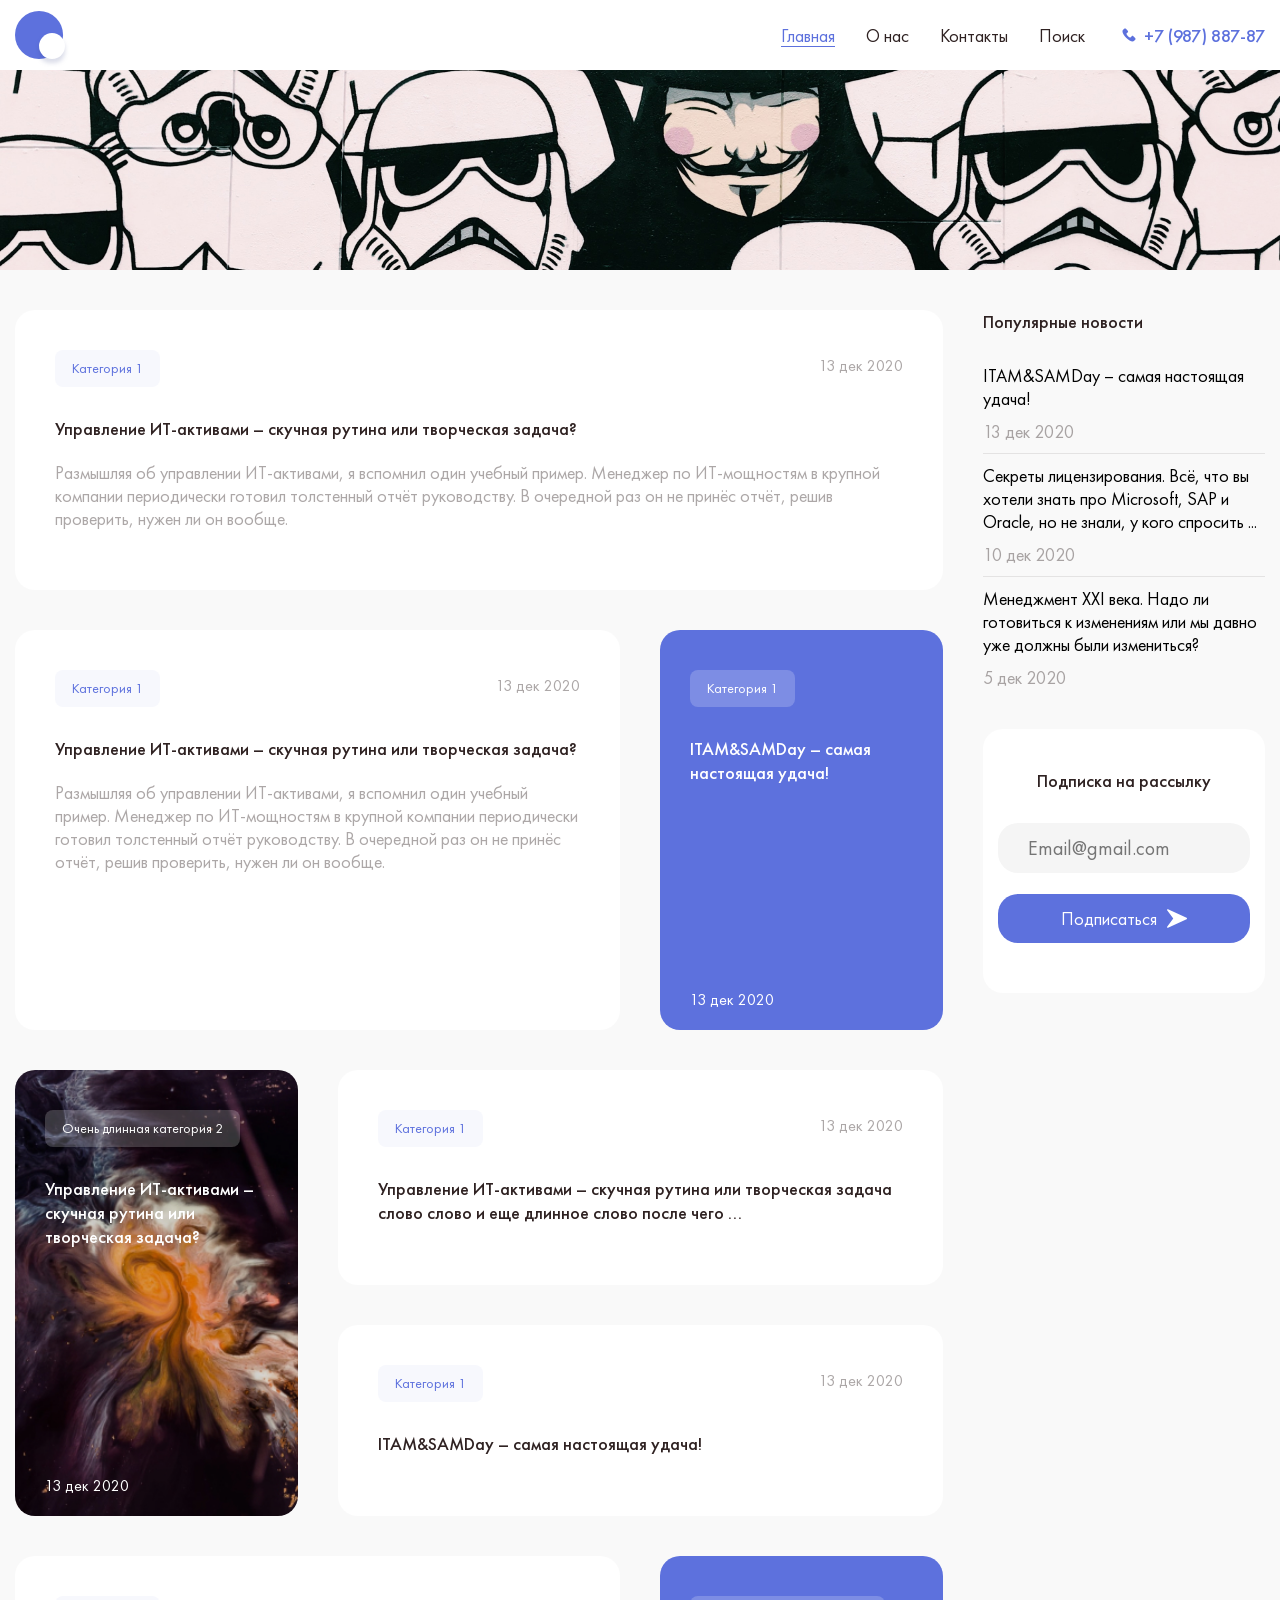
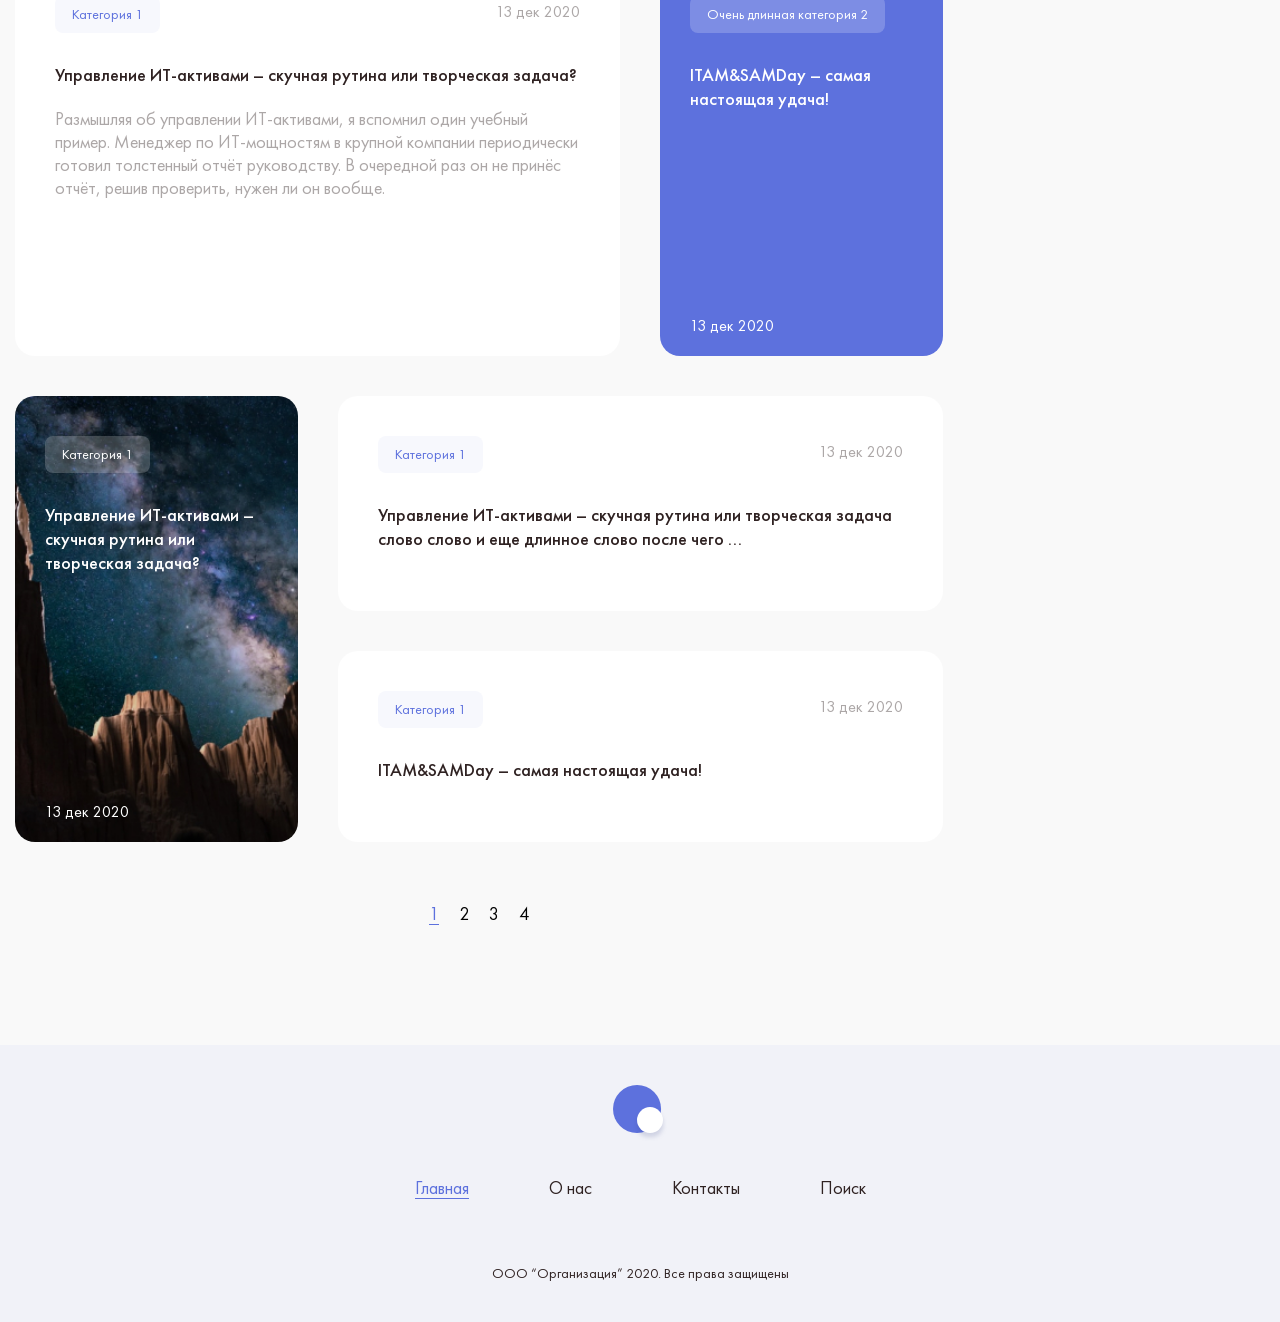
==== commit a9eb0153: "done" ====
--- a/index.html
+++ b/index.html
@@ -6,6 +6,7 @@
   <meta http-equiv="X-UA-Compatible" content="IE=edge">
   <meta name="viewport" content="width=device-width, initial-scale=1.0">
   <link rel="stylesheet" href="css/style.css">
+  <link rel="stylesheet" href="css/media.css">
   <title>Главная</title>
 </head>
 
@@ -14,7 +15,7 @@
     <div class="container">
       <div class="header__grid">
         <a href="#" class="header__logo">
-          <img src="/img/header/logo.svg" alt="">
+          <img src="./img/header/logo.svg" alt="">
         </a>
         <nav class="header__menu menu">
           <ul class="menu__list">
@@ -24,19 +25,19 @@
             <li class="menu__item"><a href="#" class="menu__link">Поиск</a></li>
           </ul>
         </nav>
-        <div class="header__phone phone">
-          <a href="#" class="phone__link"><img src="/img/header/phone.svg" alt="">+7 (987) 887-87</a>
-        </div>
         <div class="header__menu-burger">
           <span></span>
           <span></span>
           <span></span>
         </div>
+        <div class="header__phone phone">
+          <a href="#" class="phone__link"><img src="/img/header/phone.svg" alt="">+7 (987) 887-87</a>
+        </div>
       </div>
     </div>
   </header>
   <main class="main">
-    <div class="banner" style="background-image: url(/img/wallpaper.jpg)"></div>
+    <div class="banner" style="background-image: url('./img/wallpaper.jpg');"></div>
     <div class="container">
       <section class="main__grid">
         <ul class="main__content">
@@ -71,7 +72,7 @@
                 удача!</a></h3>
             <time class="blog-post__time blog-post__time--bottom">13 дек 2020</time>
           </li>
-          <li class="blog-post blog-post--small" style="background-image: url(/img/main/01.jpg)">
+          <li class="blog-post blog-post--small" style="background-image: url('./img/main/01.jpg');">
             <a href="#" class="blog-post__category blog-post__category--t">Очень длинная категория 2</a>
             <h3 class="blog-post__title title-blog"><a href="#" class="blog-post__link">Управление ИТ-активами – скучная
                 рутина или
@@ -112,7 +113,7 @@
                 удача!</a></h3>
             <time class="blog-post__time blog-post__time--bottom">13 дек 2020</time>
           </li>
-          <li class="blog-post blog-post--small" style="background-image: url(/img/main/02.jpg)">
+          <li class="blog-post blog-post--small" style="background-image: url('./img/main/02.jpg');">
             <a href="#" class="blog-post__category blog-post__category--t">Категория
               1</a>
             <h3 class="blog-post__title title-blog"><a href="#" class="blog-post__link">Управление ИТ-активами – скучная
@@ -173,8 +174,8 @@
           <section class="sidebar__email-subscribe email-subscribe">
             <h3 class="email-subscribe__title title-blog">Подписка на рассылку</h3>
             <form action="#" class="subscribe__form sub-form">
-              <input type="email" placeholder="Email@gmail.com" class="email-subscribe__input">
-              <button class="email-subscribe__button"><span>Подписаться</span><img src="/img/main/subscribe.svg"
+              <input type="email" placeholder="Email@gmail.com" class="sub-form__input">
+              <button class="sub-form__button"><span>Подписаться</span><img src="./img/main/subscribe.svg"
                   alt="subscribe__arrow"></button>
             </form>
           </section>
@@ -186,14 +187,14 @@
     <div class="container">
       <div class="footer__column">
         <a href="#" class="footer__logo">
-          <img src="/img/header/logo.svg" alt="logo">
+          <img src="./img/header/logo.svg" alt="logo">
         </a>
         <nav class="footer__nav menu">
           <ul class="menu__list menu__list--justify">
-            <li class="menu__item"><a href="#" class="menu__link menu__link--active">Главная</a></li>
-            <li class="menu__item"><a href="#" class="menu__link">О нас</a></li>
-            <li class="menu__item"><a href="#" class="menu__link">Контакты</a></li>
-            <li class="menu__item"><a href="#" class="menu__link">Поиск</a></li>
+            <li class="menu__item menu__item--margin"><a href="#" class="menu__link menu__link--active">Главная</a></li>
+            <li class="menu__item menu__item--margin"><a href="#" class="menu__link">О нас</a></li>
+            <li class="menu__item menu__item--margin"><a href="#" class="menu__link">Контакты</a></li>
+            <li class="menu__item menu__item--margin"><a href="#" class="menu__link">Поиск</a></li>
           </ul>
         </nav>
         <p class="footer__organization">ООО “Организация” 2020. Все права защищены</p>
--- a/css/style.css
+++ b/css/style.css
@@ -76,7 +76,11 @@
   width: 48px;
   height: 48px;
 }
- 
+
+.header__menu-burger {
+  display: none;
+}
+
 .menu__list {
   display: grid;
   grid-auto-flow: column;
@@ -190,6 +194,8 @@
  
 .blog-post {
   position: relative;
+  width: 100%;
+  height: 100%;
   padding: 40px;
   border-radius: 20px;
   list-style-type: none;
@@ -249,7 +255,7 @@
  
 .blog-post__time {
   position: absolute;
-  top: 40px; 
+  top: 45px; 
   right: 40px;
   font-size: 16px;
   color: var(--second-color);
@@ -258,14 +264,14 @@
 .blog-post__time--bottom {
   top: auto; 
   right: auto;
-  bottom: 40px; 
-  left: 40px;
+  bottom: 20px; 
+  left: 30px;
   color: #fff;
 }
 
 /*===================================> Pagination */
 .main__pagination {
-  padding: 80px 0 100px 0;
+  padding: 60px 0 80px 0;
   grid-row: 2 / 3;
   grid-column: span 3;
 }
@@ -319,9 +325,14 @@
   list-style-type: none;
 }
  
-.news__item:not(:last-child) {
+.news__item {
   margin: 0 0 10px 0;
   border-bottom: 1px solid rgba(47, 34, 34, 0.1);
+}
+
+.news__item:last-child {
+  margin: 0 0 10px 0;
+  border-bottom: transparent;
 }
  
 .news__article {
@@ -356,7 +367,7 @@
   padding: 0 30px;
 }
 
-.email-subscribe__input { 
+.sub-form__input { 
   padding: 0 0 0 30px ;
   margin: 0 0 21px 0;
   width: 100%;
@@ -367,13 +378,13 @@
   background: #F5F5F5;  
 }
  
-.email-subscribe__input:focus {
+.sub-form__input:focus {
   outline: none;
   border-radius: 20px;
   box-shadow: 0 0 4px var(--accent-color);
 }
  
-.email-subscribe__button {
+.sub-form__button {
   display: flex;
   align-items: center;
   justify-content: center;
@@ -387,7 +398,7 @@
   cursor: pointer;
 }
  
-.email-subscribe__button span{
+.sub-form__button span{
   margin: 0 10px 0 0;
 }
  
@@ -412,9 +423,8 @@
 }
 
 .menu__list--justify {
+  justify-content: center;
   column-gap: 80px;
-  justify-items: center;
-  justify-content: center;
 }
  
 .footer__organization {
@@ -424,12 +434,10 @@
 }
  
 
-
 /*? footer: flex, column */
-
-/*TODO Очень длинная категория */
-
-
-
-
-
+/*TODO обернуть блок blog-post в div */
+/*TODO попробовать background-repeat */
+/*TODO blog-post : hover */
+
+
+
--- a/css/media.css
+++ b/css/media.css
@@ -0,0 +1,142 @@
+@media screen and (max-width: 1366px) {
+  .title-blog {
+    font-size: 18px;
+    line-height: 24px;
+  }
+
+  .blog-post__category {
+    font-size: 14px;
+  }
+
+  .sub-form {
+    padding: 0 15px;
+  }
+}
+
+@media screen and (max-width: 1024px) {
+  .main__grid {
+    display: block;
+  }
+
+  .news__column {
+    display: grid;
+    grid-auto-flow: column;
+    column-gap: 20px;
+  }
+   
+  .news__item {  
+    margin: 0 0 10px 0;
+    border-bottom: none;
+  }
+
+  .sidebar__email-subscribe { 
+    margin: 0 0 80px 0;
+    padding: 45px 15%;
+  }
+
+  .email-subscribe__title {
+    padding: 0;
+    text-align: start;
+  }
+
+  .subscribe__form {
+    display: flex;
+    padding: 0;
+  }
+
+  .sub-form__input {
+    margin: 0 20px 0 0;
+  }
+}
+
+
+@media screen and (max-width: 767px) {
+  :root {
+    --accent-color: #5D71DD;
+  }
+
+  .header__grid {
+    grid-template-columns: auto 1fr auto;
+  }
+  
+  .menu {
+    display: none;
+  }
+  
+  .header__menu-burger {
+    grid-column: 3 / 4;
+    display: flex;
+    flex-direction: column;
+    justify-self: end;
+  }
+  
+  .header__menu-burger span {
+    width: 25px;
+    height: 3px;
+    margin: 2px;
+    background-color: var(--accent-color);
+  }
+  
+  .header__phone {
+    grid-column: 2 / 3;
+    grid-row: 1 / 2;
+    justify-self: center;
+  }
+
+  .banner {
+    padding: 0 0 32% 0;
+  }
+
+  .main__content {
+    display: block;
+  }
+
+  .blog-post {
+    margin: 0 0 40px 0;
+    padding: 30px;
+  }
+
+  .news__column {
+    display: block;
+  }
+
+  .news__item {
+    margin: 0 0 20px 0;
+  }
+
+  .sidebar__email-subscribe {
+    padding: 45px 3%;
+  }
+
+  .sub-form__input {
+    padding: 0 0 0 15px;
+    font-size: 18px;
+  }
+}
+
+
+@media screen and (max-width: 375px) {
+  .main__grid {
+    padding: 20px 0;
+  }
+
+  .banner {
+    padding: 0 0 47% 0;
+  }
+
+  .pagination {
+    padding: 50px 0 70px 0;
+  }
+
+  .email-subscribe {
+    margin: 0 0 20px 0;
+  }
+
+  .subscribe__form {
+    flex-direction: column;
+  }
+
+  .sub-form__input {
+    margin: 0 0 20px 0;
+  }
+} 
